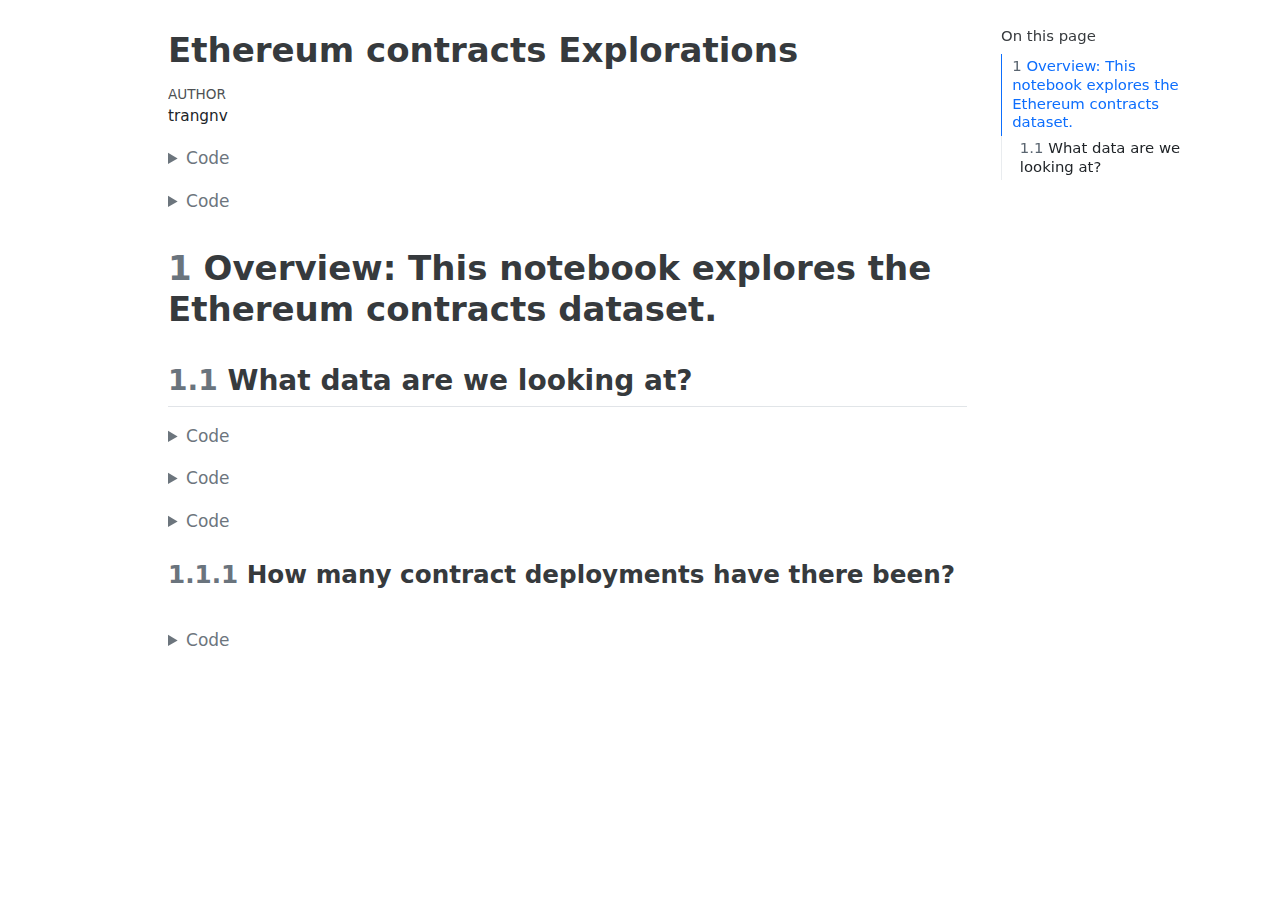
==== index.html @ 3d68c469 "Built site for gh-pages" ====
<html xmlns="http://www.w3.org/1999/xhtml">    
  <head>      
    <title>Redirect to notebooks/explore_ethereum_contracts.html</title>      
    <meta http-equiv="refresh" content="0;URL='notebooks/explore_ethereum_contracts.html'" />    
  </head>    
  <body> 
  </body>  
</html>
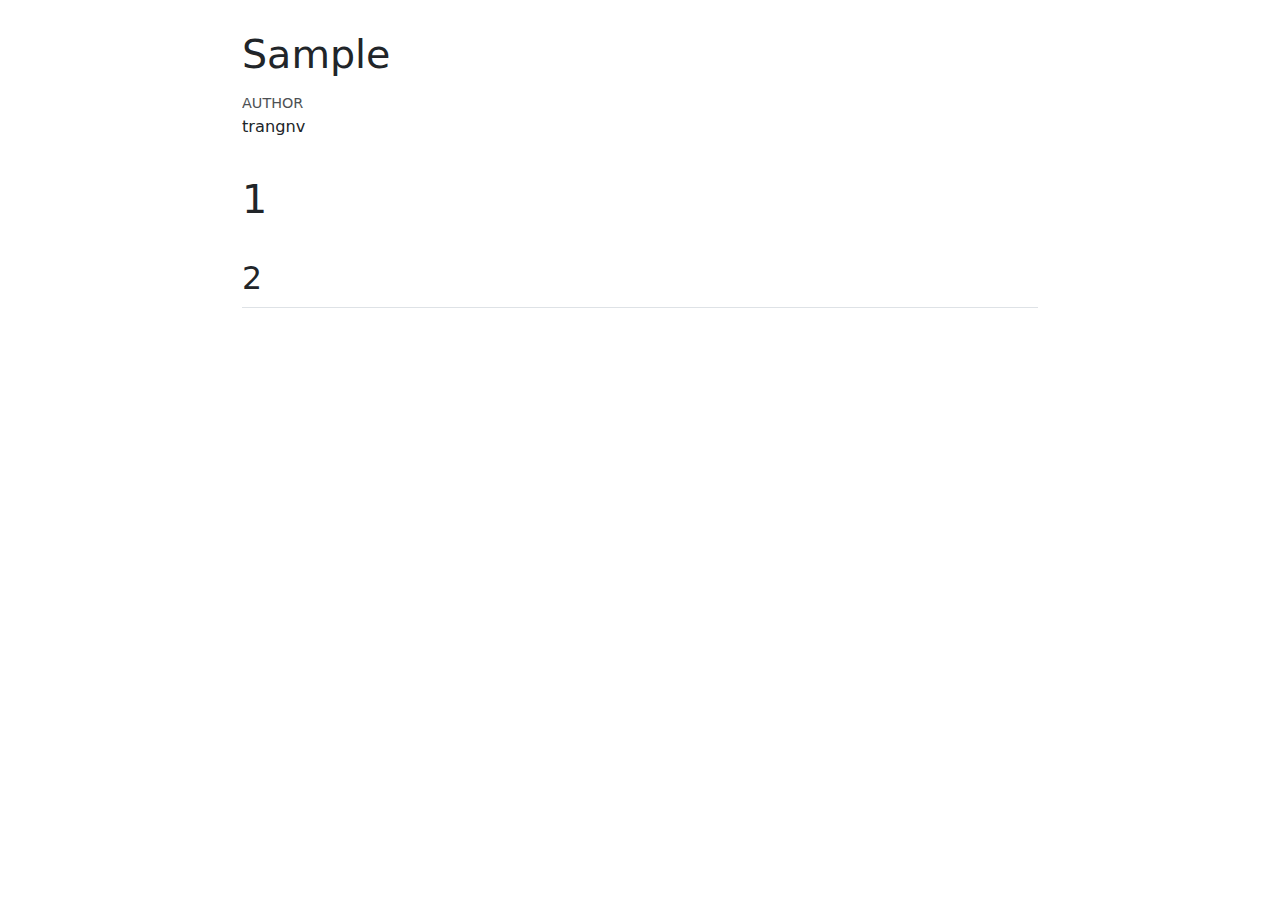
==== commit 595fa2f9: "Built site for gh-pages" ====
--- a/index.html
+++ b/index.html
@@ -1,7 +1,7 @@
 <html xmlns="http://www.w3.org/1999/xhtml">    
   <head>      
-    <title>Redirect to notebooks/explore_ethereum_contracts.html</title>      
-    <meta http-equiv="refresh" content="0;URL='notebooks/explore_ethereum_contracts.html'" />    
+    <title>Redirect to notebooks/sample_nb.html</title>      
+    <meta http-equiv="refresh" content="0;URL='notebooks/sample_nb.html'" />    
   </head>    
   <body> 
   </body>  
